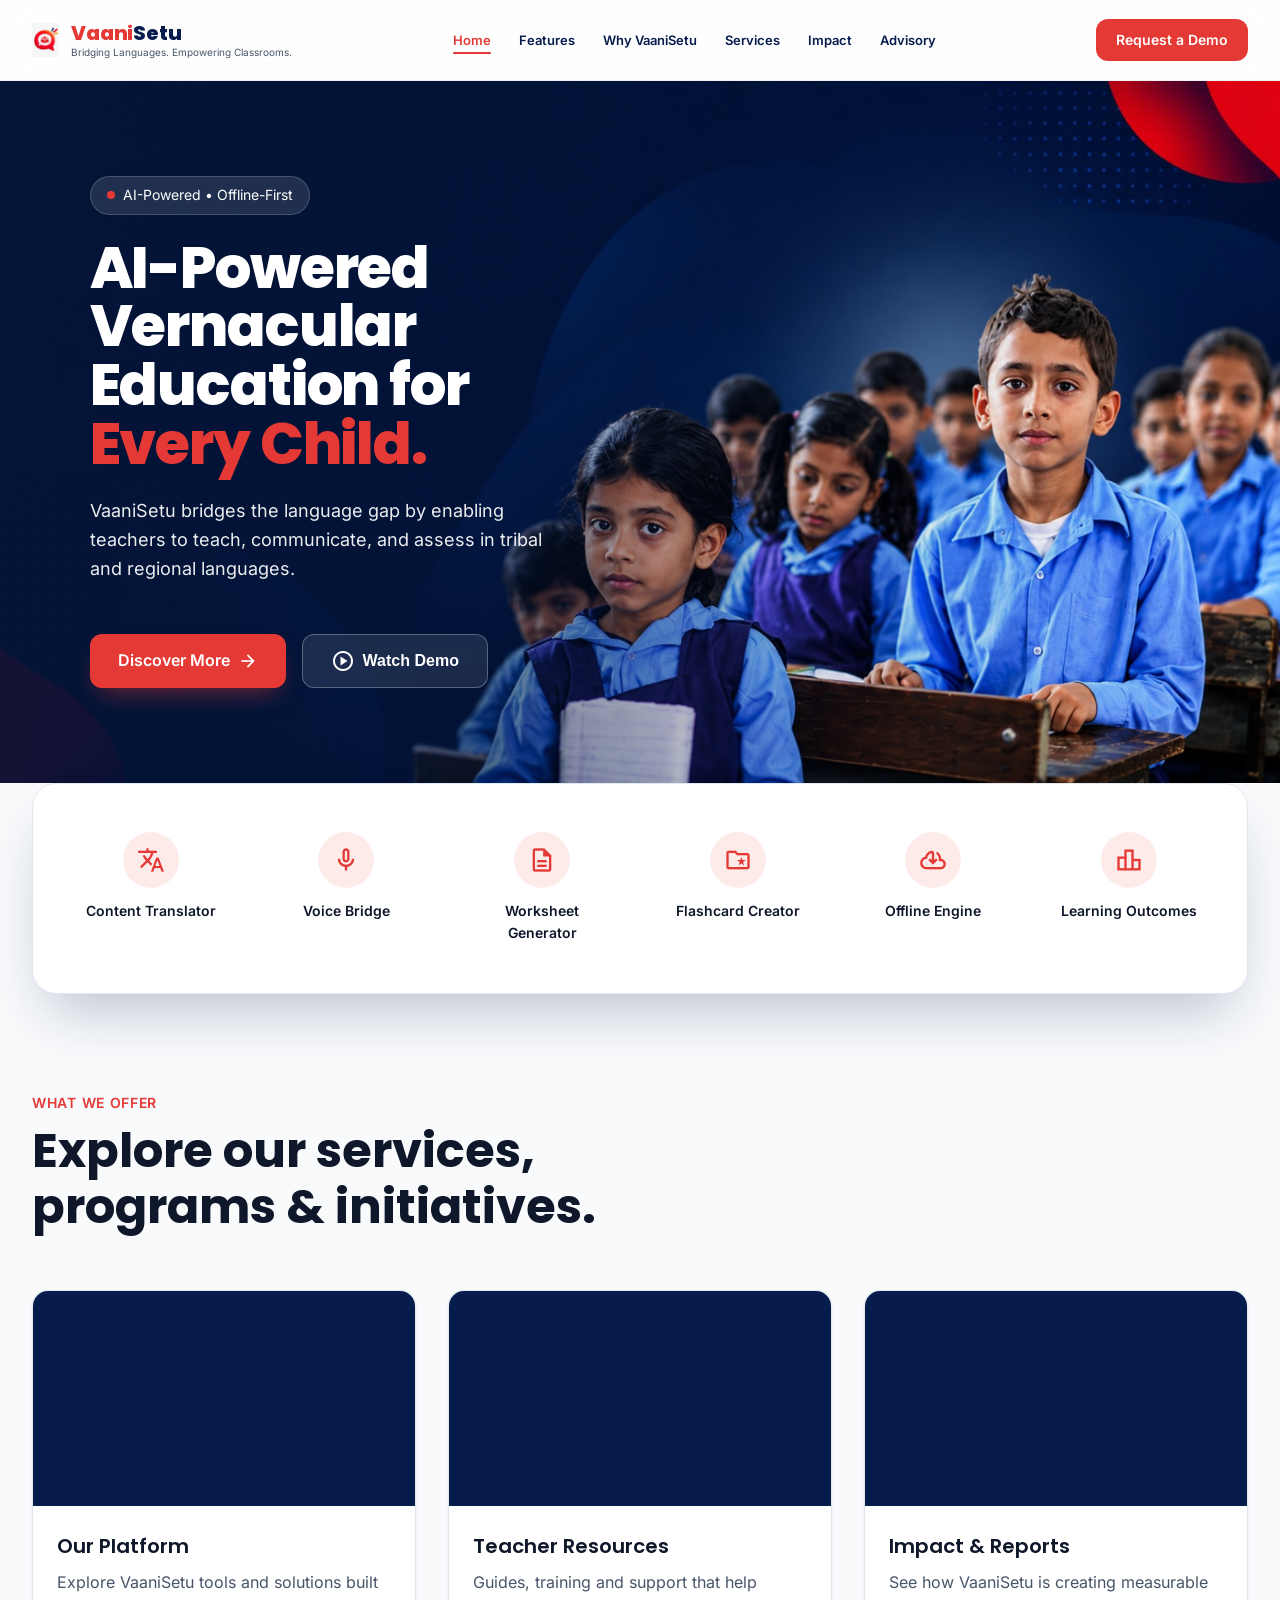
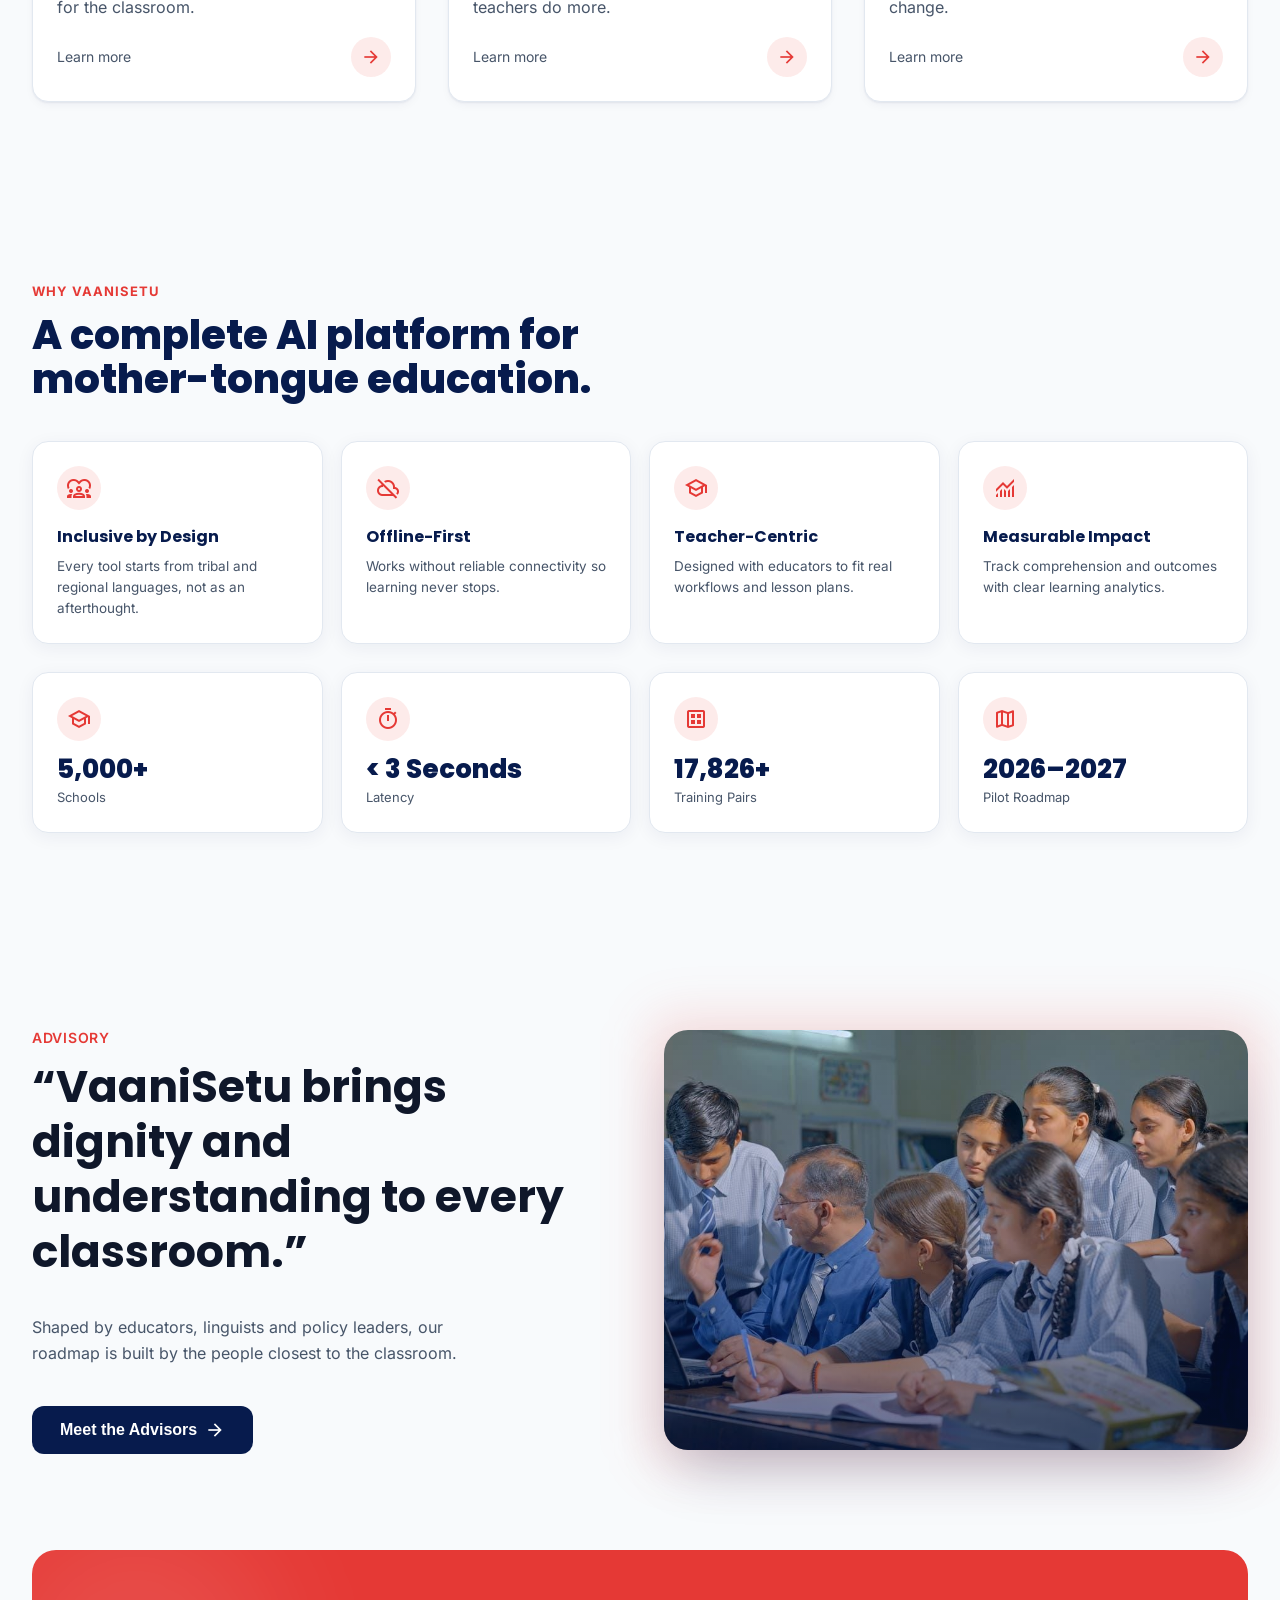
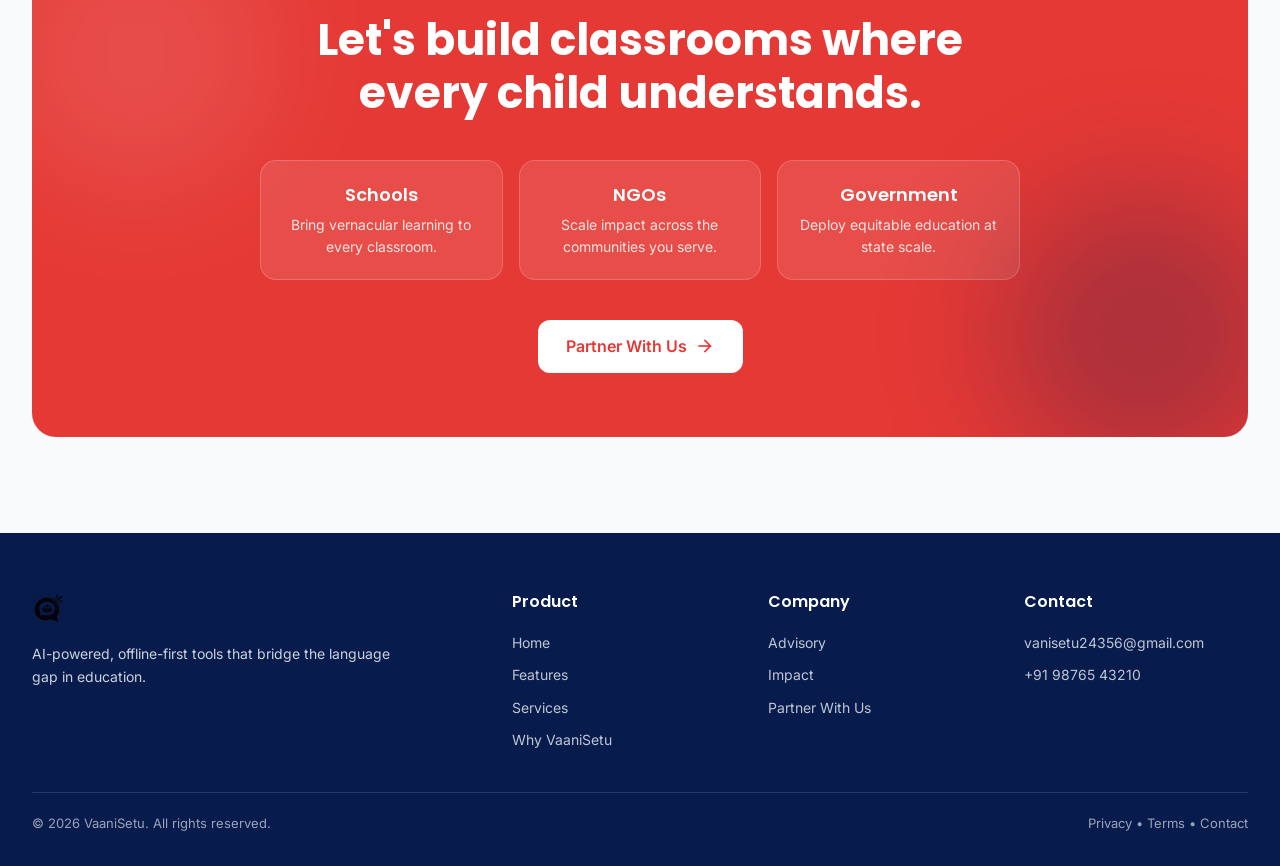
==== index.html @ b3b2b7ef "Rename code.html to index.html" ====
<!DOCTYPE html>
<html lang="en">
<head>
<meta charset="utf-8"/>
<meta content="width=device-width, initial-scale=1.0" name="viewport"/>
<meta name="description" content="VaaniSetu - AI-powered vernacular education that bridges the language gap so every child can learn, communicate and thrive in their own language."/>
<meta name="theme-color" content="#071B4D"/>
<title>VaaniSetu - Bridging Languages, Empowering Classrooms</title>
<script>document.documentElement.className += ' js';</script>
<link href="material-symbols.css" rel="stylesheet"/>
<link href="inter.css" rel="stylesheet"/>
<link href="poppins.css" rel="stylesheet"/>
<style>
  :root{
    --primary:#E53935;
    --primary-dark:#C62828;
    --navy:#071B4D;
    --navy-light:#0E2A6B;
    --bg:#F8FAFC;
    --surface:#FFFFFF;
    --ink:#0F172A;
    --muted:#475569;
    --border:#E2E8F0;
    --radius-xl:12px;
    --radius-2xl:16px;
    --radius-3xl:24px;
    --shadow-card:0 1px 2px rgba(7,27,77,.06),0 4px 12px -4px rgba(7,27,77,.08);
    --shadow-soft:0 10px 30px -12px rgba(7,27,77,.14);
    --shadow-soft-lg:0 30px 60px -18px rgba(7,27,77,.28);
    --maxw:1280px;
    --nav-h:80px;
  }
  *{box-sizing:border-box;}
  html{scroll-behavior:smooth;scroll-padding-top:var(--nav-h);}
  body{
    margin:0;
    font-family:'Inter',system-ui,-apple-system,Segoe UI,Roboto,sans-serif;
    background:var(--bg);
    color:var(--ink);
    line-height:1.6;
    -webkit-font-smoothing:antialiased;
    text-rendering:optimizeLegibility;
  }
  .font-heading{font-family:'Poppins',system-ui,sans-serif;}
  a{text-decoration:none;color:inherit;}
  img{display:block;max-width:100%;}
  .container{max-width:var(--maxw);margin:0 auto;padding:0 20px;}
  @media(min-width:768px){.container{padding:0 32px;}}

  /* Icon helpers */
  .icon-20{font-size:20px;}.icon-24{font-size:24px;}.icon-28{font-size:28px;}.icon-32{font-size:32px;}

  /* Buttons */
  .btn{display:inline-flex;align-items:center;gap:8px;font-weight:600;font-size:16px;
    border-radius:var(--radius-xl);padding:14px 28px;cursor:pointer;border:none;
    transition:transform .3s ease,box-shadow .3s ease,background-color .3s ease,color .3s ease;}
  .btn:hover{transform:scale(1.03);}
  .btn-primary{background:var(--primary);color:#fff;box-shadow:0 12px 26px -10px rgba(229,57,53,.55);}
  .btn-primary:hover{background:var(--primary-dark);}
  .btn-secondary{background:rgba(255,255,255,.1);color:#fff;border:1px solid rgba(255,255,255,.28);backdrop-filter:blur(6px);}
  .btn-secondary:hover{background:rgba(255,255,255,.2);}
  .btn-dark{background:var(--navy);color:#fff;}
  .btn-dark:hover{background:var(--navy-light);}
  .btn-white{background:#fff;color:var(--primary);}
  .btn-white:hover{background:#EEF2F7;}
  .btn-outline{background:transparent;border:2px solid var(--primary);color:var(--primary);}
  .btn-outline:hover{background:var(--primary);color:#fff;}

  /* Navbar */
  .nav{position:sticky;top:0;z-index:50;background:rgba(255,255,255,.82);backdrop-filter:blur(12px);
    border-bottom:1px solid rgba(15,23,42,.06);}
  .nav-inner{height:var(--nav-h);display:flex;align-items:center;justify-content:space-between;}
  .nav-logo{display:flex;align-items:center;gap:12px;}
  .site-logo{height:40px;width:auto;object-fit:contain;display:block;mix-blend-mode:multiply;}
  .brand-icon{height:34px;width:auto;object-fit:contain;display:block;mix-blend-mode:multiply;}
  .brand-text{display:flex;flex-direction:column;line-height:1.1;}
  .brand-name{font-family:'Poppins',sans-serif;font-weight:800;font-size:20px;letter-spacing:-.01em;}
  .brand-vaani{color:var(--primary);}
  .brand-setu{color:var(--navy);}
  .brand-sub{font-size:10px;color:var(--muted);margin-top:3px;font-weight:400;}
  @media(max-width:560px){.brand-sub{display:none;}}
  .nav-links{display:none;gap:28px;list-style:none;margin:0;padding:0;font-size:13px;font-weight:600;}
  .nav-links li{list-style:none;}
  .nav-links a{position:relative;color:var(--navy);padding:4px 0;transition:color .2s ease;}
  .nav-links a:hover{color:var(--primary);}
  .nav-links a.active{color:var(--primary);}
  .nav-links a.active::after{content:"";position:absolute;left:0;right:0;bottom:-2px;height:2px;background:var(--primary);border-radius:2px;}
  .nav-actions{display:none;align-items:center;gap:12px;}
  .nav-cta{background:var(--primary);color:#fff;font-weight:600;font-size:14px;padding:10px 20px;border-radius:12px;transition:all .3s ease;}
  .nav-cta:hover{background:var(--primary-dark);transform:scale(1.03);}
  .menu-btn{display:inline-flex;background:none;border:none;color:var(--ink);cursor:pointer;padding:4px;}
  .mobile-menu{display:none;flex-direction:column;gap:2px;padding:12px 20px 20px;border-top:1px solid rgba(15,23,42,.06);background:#fff;}
  .mobile-menu.open{display:flex;}
  .mobile-menu a{padding:12px 0;font-weight:600;font-size:14px;color:var(--navy);border-bottom:1px solid rgba(15,23,42,.04);transition:color .2s ease;}
  .mobile-menu a:hover{color:var(--primary);}
  .mobile-menu a.active{color:var(--primary);}
  .mobile-menu .nav-cta{margin-top:12px;text-align:center;border-bottom:none;}
  @media(min-width:1024px){.nav-links{display:flex;}.nav-actions{display:flex;}.menu-btn{display:none;}}

  /* Hero */
  .hero{position:relative;background:var(--navy);color:#fff;overflow:hidden;min-height:650px;height:min(760px,78vh);display:flex;align-items:center;}
  .hero-background{position:absolute;inset:0;width:100%;height:100%;object-fit:cover;object-position:70% center;z-index:0;}
  @media(max-width:768px){.hero-background{object-position:60% center;}}
  .hero-overlay{position:absolute;inset:0;z-index:1;pointer-events:none;background:linear-gradient(90deg,rgba(3,20,55,.92) 0%,rgba(3,20,55,.78) 22%,rgba(3,20,55,.45) 42%,rgba(3,20,55,.12) 65%,rgba(3,20,55,0) 100%);}
  @media(max-width:768px){.hero-overlay{background:linear-gradient(180deg,rgba(3,20,55,.86) 0%,rgba(3,20,55,.7) 45%,rgba(3,20,55,.45) 100%);}}
  .hero .container{max-width:none;padding-left:0;padding-right:0;}
  .hero-content{position:relative;z-index:3;width:min(500px,40%);margin-left:clamp(50px,7vw,120px);display:flex;flex-direction:column;justify-content:center;}
  @media(max-width:768px){.hero-content{width:auto;margin-left:24px;margin-right:24px;}}
  .hero-badge{display:inline-flex;align-items:center;gap:8px;background:rgba(255,255,255,.12);
    border:1px solid rgba(255,255,255,.18);padding:7px 16px;border-radius:999px;font-size:14px;backdrop-filter:blur(6px);align-self:flex-start;}
  .hero-badge .dot{width:8px;height:8px;border-radius:50%;background:var(--primary);}
  .hero h1{font-family:'Poppins',sans-serif;font-weight:800;font-size:clamp(48px,4.5vw,70px);line-height:1.02;letter-spacing:-.02em;margin:24px 0 0;}
  .hero h1 .accent{color:var(--primary);}
  .hero .lead{font-size:18px;line-height:1.6;color:rgba(255,255,255,.92);max-width:470px;margin-top:24px;}
  .hero-cta{display:flex;flex-wrap:wrap;gap:16px;margin-top:32px;}

  /* Floating feature bar */
  .feature-bar-wrap{position:relative;z-index:20;max-width:var(--maxw);margin:0 auto;padding:0 20px;}
  @media(min-width:768px){.feature-bar-wrap{padding:0 32px;}}
  .feature-bar{background:#fff;border:1px solid var(--border);
    border-radius:var(--radius-3xl);box-shadow:var(--shadow-soft-lg);padding:24px;
    display:grid;grid-template-columns:repeat(2,1fr);gap:24px;}
  @media(min-width:768px){.feature-bar{grid-template-columns:repeat(3,1fr);padding:32px;}}
  @media(min-width:1024px){.feature-bar{grid-template-columns:repeat(6,1fr);}}
  .feature-item{display:flex;flex-direction:column;align-items:center;text-align:center;gap:12px;padding:16px;
    border-radius:var(--radius-2xl);cursor:pointer;transition:transform .3s ease,box-shadow .3s ease;}
  .feature-item:hover{transform:translateY(-6px);box-shadow:0 20px 40px -12px rgba(7,27,77,.15);}
  .feature-icon{width:56px;height:56px;border-radius:50%;background:rgba(229,57,53,.1);color:var(--primary);
    display:flex;align-items:center;justify-content:center;transition:background-color .3s ease,color .3s ease;}
  .feature-item:hover .feature-icon{background:var(--primary);color:#fff;}
  .feature-item .label{font-size:14px;font-weight:600;color:var(--ink);}

  /* Generic section */
  .section{padding:96px 0;}
  .section-head{max-width:680px;margin-bottom:56px;}
  .eyebrow{color:var(--primary);font-weight:600;font-size:14px;letter-spacing:.05em;text-transform:uppercase;}
  .section-title{font-family:'Poppins',sans-serif;font-weight:700;font-size:36px;line-height:1.15;margin-top:8px;color:var(--ink);}
  @media(min-width:1024px){.section-title{font-size:48px;}}

  /* Services cards */
  .cards-3{display:grid;grid-template-columns:1fr;gap:32px;}
  @media(min-width:768px){.cards-3{grid-template-columns:repeat(3,1fr);}}
  .card{background:var(--surface);border:1px solid var(--border);border-radius:var(--radius-2xl);overflow:hidden;
    box-shadow:var(--shadow-card);transition:transform .3s ease,box-shadow .3s ease;}
  .card:hover{transform:translateY(-8px);box-shadow:var(--shadow-soft-lg);}
  .card-media{aspect-ratio:16/9;overflow:hidden;background:var(--navy);}
  .card-media .img{width:100%;height:100%;background-size:cover;background-position:center;transition:transform .7s ease;}
  .card:hover .card-media .img{transform:scale(1.06);}
  .card-body{padding:24px;}
  .card-body h3{font-family:'Poppins',sans-serif;font-weight:600;font-size:20px;margin:0 0 8px;}
  .card-body p{color:var(--muted);margin:0;}
  .card-foot{display:flex;align-items:center;justify-content:space-between;margin-top:16px;}
  .card-foot .learn{font-size:14px;color:var(--muted);}
  .card-arrow{width:40px;height:40px;border-radius:50%;background:rgba(229,57,53,.1);color:var(--primary);
    display:flex;align-items:center;justify-content:center;transition:background-color .3s ease,color .3s ease;}
  .card:hover .card-arrow{background:var(--primary);color:#fff;}

  /* Why VaaniSetu */
  .why-sec{padding:80px 0 28px;background:var(--bg);}
  .why-head{margin-bottom:40px;}
  .why-head .eyebrow{font-size:13px;font-weight:700;letter-spacing:.08em;}
  .why-head h2{font-family:'Poppins',sans-serif;font-weight:800;font-size:34px;line-height:1.1;color:var(--navy);margin:10px 0 0;max-width:560px;}
  @media(min-width:1024px){.why-head h2{font-size:40px;}}
  .feature-grid{display:grid;grid-template-columns:1fr;gap:18px;}
  @media(min-width:640px){.feature-grid{grid-template-columns:repeat(2,1fr);}}
  @media(min-width:1024px){.feature-grid{grid-template-columns:repeat(4,1fr);}}
  .feature-card{background:var(--surface);border:1px solid var(--border);border-radius:16px;padding:24px;
    box-shadow:0 4px 18px rgba(7,27,77,.06);transition:transform .3s ease,box-shadow .3s ease;}
  .feature-card:hover{transform:translateY(-4px);box-shadow:var(--shadow-soft);}
  .feature-ic{width:44px;height:44px;border-radius:50%;background:rgba(229,57,53,.1);color:var(--primary);
    display:flex;align-items:center;justify-content:center;margin-bottom:14px;}
  .feature-card h3{font-family:'Poppins',sans-serif;font-weight:700;font-size:16px;color:var(--navy);margin:0 0 6px;}
  .feature-card p{color:var(--muted);font-size:13.5px;line-height:1.55;margin:0;}

  /* Impact metric cards (reuse feature-card system) */
  .metric-num{font-family:'Poppins',sans-serif;font-weight:800;font-size:26px;color:var(--navy);line-height:1.1;margin-top:2px;}
  .metric-label{color:var(--muted);font-size:13px;margin-top:4px;}

  /* Advisory */
  .advisory-grid{display:grid;grid-template-columns:1fr;gap:48px;align-items:center;}
  @media(min-width:1024px){.advisory-grid{grid-template-columns:1fr 1fr;}}
  .quote{font-family:'Poppins',sans-serif;font-weight:700;font-size:30px;line-height:1.25;color:var(--ink);margin-top:8px;}
  @media(min-width:1024px){.quote{font-size:44px;}}
  .advisory-sub{color:var(--muted);margin-top:16px;max-width:440px;}
  .advisory-portrait{position:relative;}
  .advisory-portrait .blur-bg{position:absolute;inset:-16px;border-radius:var(--radius-3xl);background:rgba(229,57,53,.14);filter:blur(24px);}
  .advisory-portrait .photo{position:relative;border-radius:var(--radius-3xl);overflow:hidden;box-shadow:var(--shadow-soft-lg);}
  .advisory-portrait img{width:100%;height:420px;object-fit:cover;}
  .advisory-portrait .photo::after{content:"";position:absolute;inset:0;background:linear-gradient(to top,rgba(7,27,77,.5),transparent);}

  /* Footer CTA */
  .cta{background:var(--primary);border-radius:var(--radius-3xl);padding:64px 32px;text-align:center;position:relative;overflow:hidden;color:#fff;}
  .cta h2{font-family:'Poppins',sans-serif;font-weight:700;font-size:32px;line-height:1.2;max-width:760px;margin:0 auto;}
  @media(min-width:1024px){.cta h2{font-size:44px;}}
  .cta-cols{display:grid;grid-template-columns:1fr;gap:16px;max-width:760px;margin:40px auto 0;}
  @media(min-width:640px){.cta-cols{grid-template-columns:repeat(3,1fr);}}
  .cta-col{background:rgba(255,255,255,.1);border:1px solid rgba(255,255,255,.18);border-radius:var(--radius-2xl);padding:20px;}
  .cta-col h4{font-family:'Poppins',sans-serif;font-weight:600;margin:0 0 4px;font-size:18px;}
  .cta-col p{margin:0;font-size:14px;color:rgba(255,255,255,.85);}
  .cta-btn-wrap{margin-top:40px;display:flex;justify-content:center;}
  .cta-deco-1{position:absolute;top:-40px;left:-40px;width:288px;height:288px;border-radius:50%;background:rgba(255,255,255,.1);filter:blur(60px);}
  .cta-deco-2{position:absolute;bottom:-40px;right:-40px;width:288px;height:288px;border-radius:50%;background:rgba(7,27,77,.25);filter:blur(60px);}

  /* Footer */
  .footer{background:var(--navy);color:rgba(255,255,255,.8);padding:56px 0 32px;margin-top:0;}
  .footer-grid{display:grid;grid-template-columns:1fr;gap:32px;}
  @media(min-width:768px){.footer-grid{grid-template-columns:2fr 1fr 1fr 1fr;}}
  .footer h4{color:#fff;font-family:'Poppins',sans-serif;font-weight:600;margin:0 0 12px;font-size:16px;}
  .footer a{color:rgba(255,255,255,.75);display:block;padding:5px 0;font-size:14px;transition:color .3s ease;}
  .footer a:hover{color:#fff;}
  .footer-bottom{border-top:1px solid rgba(255,255,255,.12);margin-top:36px;padding-top:20px;font-size:13px;
    color:rgba(255,255,255,.6);display:flex;flex-wrap:wrap;justify-content:space-between;gap:12px;}

  /* Micro-interactions */
  .js .fade-up{opacity:0;transform:translateY(24px);transition:opacity .6s ease,transform .6s ease;}
  .js .fade-up.in{opacity:1;transform:none;}
  @media(prefers-reduced-motion:reduce){.fade-up{opacity:1;transform:none;}.btn:hover,.feature-item:hover,.card:hover,.glass-card:hover{transform:none;}}
</style>
</head>
<body>

<!-- Navbar -->
<nav class="nav">
  <div class="container nav-inner">
    <a href="#top" class="nav-logo">
      <img src="vanisetu%20logo,jpg.jpg" alt="VaaniSetu" class="brand-icon"/>
      <span class="brand-text">
        <span class="brand-name"><span class="brand-vaani">Vaani</span><span class="brand-setu">Setu</span></span>
        <span class="brand-sub">Bridging Languages. Empowering Classrooms.</span>
      </span>
    </a>
    <ul class="nav-links">
      <li><a href="#top" class="active">Home</a></li>
      <li><a href="#features">Features</a></li>
      <li><a href="#why">Why VaaniSetu</a></li>
      <li><a href="#services">Services</a></li>
      <li><a href="#impact">Impact</a></li>
      <li><a href="#advisory">Advisory</a></li>
    </ul>
    <div class="nav-actions">
      <a href="#footer-cta" class="nav-cta">Request a Demo</a>
    </div>
    <button class="menu-btn" id="menuBtn" aria-label="Open menu" aria-expanded="false">
      <span class="material-symbols-outlined icon-32">menu</span>
    </button>
  </div>
  <div class="mobile-menu" id="mobileMenu">
    <a href="#top">Home</a>
    <a href="#features">Features</a>
    <a href="#why">Why VaaniSetu</a>
    <a href="#services">Services</a>
    <a href="#impact">Impact</a>
    <a href="#advisory">Advisory</a>
    <a href="#footer-cta" class="nav-cta">Request a Demo</a>
  </div>
</nav>

<!-- Hero -->
<header id="top" class="hero">
  <img class="hero-background" src="student.jpg" alt="Students in a classroom using VaaniSetu"/>
  <div class="hero-overlay"></div>
  <div class="container">
    <div class="hero-content fade-up">
      <span class="hero-badge"><span class="dot"></span> AI-Powered &bull; Offline-First</span>
      <h1>AI-Powered Vernacular Education for <span class="accent">Every Child.</span></h1>
      <p class="lead">VaaniSetu bridges the language gap by enabling teachers to teach, communicate, and assess in tribal and regional languages.</p>
      <div class="hero-cta">
          <a href="dashboard.html" class="btn btn-primary">Discover More <span class="material-symbols-outlined icon-20">arrow_forward</span></a>
        <button class="btn btn-secondary"><span class="material-symbols-outlined icon-24">play_circle</span> Watch Demo</button>
      </div>
    </div>
  </div>
</header>

<!-- Floating Feature Bar -->
<div class="feature-bar-wrap" id="features">
  <div class="feature-bar">
    <div class="feature-item">
      <span class="feature-icon"><span class="material-symbols-outlined icon-28">translate</span></span>
      <span class="label">Content Translator</span>
    </div>
    <div class="feature-item">
      <span class="feature-icon"><span class="material-symbols-outlined icon-28">mic</span></span>
      <span class="label">Voice Bridge</span>
    </div>
    <div class="feature-item">
      <span class="feature-icon"><span class="material-symbols-outlined icon-28">description</span></span>
      <span class="label">Worksheet Generator</span>
    </div>
    <div class="feature-item">
      <span class="feature-icon"><span class="material-symbols-outlined icon-28">folder_special</span></span>
      <span class="label">Flashcard Creator</span>
    </div>
    <div class="feature-item">
      <span class="feature-icon"><span class="material-symbols-outlined icon-28">cloud_download</span></span>
      <span class="label">Offline Engine</span>
    </div>
    <div class="feature-item">
      <span class="feature-icon"><span class="material-symbols-outlined icon-28">leaderboard</span></span>
      <span class="label">Learning Outcomes</span>
    </div>
  </div>
</div>

<!-- Services Section -->
<section class="section" id="services">
  <div class="container">
    <div class="section-head fade-up">
      <span class="eyebrow">What we offer</span>
      <h2 class="section-title">Explore our services, programs &amp; initiatives.</h2>
    </div>
    <div class="cards-3">
      <article class="card fade-up">
        <div class="card-media"><div class="img" style="background-image:url('https://lh3.googleusercontent.com/aida-public/[base64]')"></div></div>
        <div class="card-body">
          <h3>Our Platform</h3>
          <p>Explore VaaniSetu tools and solutions built for the classroom.</p>
          <div class="card-foot">
            <span class="learn">Learn more</span>
            <span class="card-arrow"><span class="material-symbols-outlined icon-20">arrow_forward</span></span>
          </div>
        </div>
      </article>
      <article class="card fade-up">
        <div class="card-media"><div class="img" style="background-image:url('https://lh3.googleusercontent.com/aida-public/[base64]')"></div></div>
        <div class="card-body">
          <h3>Teacher Resources</h3>
          <p>Guides, training and support that help teachers do more.</p>
          <div class="card-foot">
            <span class="learn">Learn more</span>
            <span class="card-arrow"><span class="material-symbols-outlined icon-20">arrow_forward</span></span>
          </div>
        </div>
      </article>
      <article class="card fade-up">
        <div class="card-media"><div class="img" style="background-image:url('https://lh3.googleusercontent.com/aida-public/[base64]')"></div></div>
        <div class="card-body">
          <h3>Impact &amp; Reports</h3>
          <p>See how VaaniSetu is creating measurable change.</p>
          <div class="card-foot">
            <span class="learn">Learn more</span>
            <span class="card-arrow"><span class="material-symbols-outlined icon-20">arrow_forward</span></span>
          </div>
        </div>
      </article>
    </div>
  </div>
</section>

<!-- Why VaaniSetu -->
<section class="why-sec" id="why">
  <div class="container">
    <div class="why-head fade-up">
      <span class="eyebrow">Why VaaniSetu</span>
      <h2>A complete AI platform for mother-tongue education.</h2>
    </div>
    <div class="feature-grid">
      <div class="feature-card fade-up">
        <span class="feature-ic"><span class="material-symbols-outlined icon-24">diversity_1</span></span>
        <h3>Inclusive by Design</h3>
        <p>Every tool starts from tribal and regional languages, not as an afterthought.</p>
      </div>
      <div class="feature-card fade-up">
        <span class="feature-ic"><span class="material-symbols-outlined icon-24">cloud_off</span></span>
        <h3>Offline-First</h3>
        <p>Works without reliable connectivity so learning never stops.</p>
      </div>
      <div class="feature-card fade-up">
        <span class="feature-ic"><span class="material-symbols-outlined icon-24">school</span></span>
        <h3>Teacher-Centric</h3>
        <p>Designed with educators to fit real workflows and lesson plans.</p>
      </div>
      <div class="feature-card fade-up">
        <span class="feature-ic"><span class="material-symbols-outlined icon-24">monitoring</span></span>
        <h3>Measurable Impact</h3>
        <p>Track comprehension and outcomes with clear learning analytics.</p>
      </div>
    </div>
  </div>
</section>

<!-- Impact Metrics -->
<section class="section" id="impact" style="padding-top:0;">
  <div class="container">
    <div class="feature-grid">
      <div class="feature-card fade-up">
        <span class="feature-ic"><span class="material-symbols-outlined icon-24">school</span></span>
        <div class="metric-num">5,000+</div>
        <div class="metric-label">Schools</div>
      </div>
      <div class="feature-card fade-up">
        <span class="feature-ic"><span class="material-symbols-outlined icon-24">timer</span></span>
        <div class="metric-num">&lt; 3 Seconds</div>
        <div class="metric-label">Latency</div>
      </div>
      <div class="feature-card fade-up">
        <span class="feature-ic"><span class="material-symbols-outlined icon-24">dataset</span></span>
        <div class="metric-num">17,826+</div>
        <div class="metric-label">Training Pairs</div>
      </div>
      <div class="feature-card fade-up">
        <span class="feature-ic"><span class="material-symbols-outlined icon-24">map</span></span>
        <div class="metric-num">2026&ndash;2027</div>
        <div class="metric-label">Pilot Roadmap</div>
      </div>
    </div>
  </div>
</section>

<!-- Advisory -->
<section class="section" id="advisory">
  <div class="container">
    <div class="advisory-grid">
      <div class="fade-up">
        <span class="eyebrow">Advisory</span>
        <h2 class="quote">&ldquo;VaaniSetu brings dignity and understanding to every classroom.&rdquo;</h2>
        <p class="advisory-sub">Shaped by educators, linguists and policy leaders, our roadmap is built by the people closest to the classroom.</p>
        <button class="btn btn-dark" style="margin-top:24px;">Meet the Advisors <span class="material-symbols-outlined icon-20">arrow_forward</span></button>
      </div>
      <div class="fade-up advisory-portrait">
        <span class="blur-bg"></span>
        <div class="photo">
          <img src="student 2.jpg" alt="VaaniSetu advisory and educators"/>
        </div>
      </div>
    </div>
  </div>
</section>

<!-- Footer CTA -->
<section class="section" id="footer-cta" style="padding-top:0;">
  <div class="container">
    <div class="cta fade-up">
      <span class="cta-deco-1"></span>
      <span class="cta-deco-2"></span>
      <h2>Let's build classrooms where every child understands.</h2>
      <div class="cta-cols">
        <div class="cta-col">
          <h4>Schools</h4>
          <p>Bring vernacular learning to every classroom.</p>
        </div>
        <div class="cta-col">
          <h4>NGOs</h4>
          <p>Scale impact across the communities you serve.</p>
        </div>
        <div class="cta-col">
          <h4>Government</h4>
          <p>Deploy equitable education at state scale.</p>
        </div>
      </div>
      <div class="cta-btn-wrap">
        <a href="mailto:vanisetu24356@gmail.com" class="btn btn-white">Partner With Us <span class="material-symbols-outlined icon-20">arrow_forward</span></a>
      </div>
    </div>
  </div>
</section>

<!-- Footer -->
<footer class="footer">
  <div class="container">
    <div class="footer-grid">
      <div>
        <div class="nav-logo" style="margin-bottom:12px;">
      <img src="vanisetu%20logo,jpg.jpg" alt="VaaniSetu" class="site-logo"/>
        </div>
        <p style="max-width:360px;font-size:14px;">AI-powered, offline-first tools that bridge the language gap in education.</p>
      </div>
      <div>
        <h4>Product</h4>
    <a href="#top">Home</a>
    <a href="#features">Features</a>
        <a href="#services">Services</a>
        <a href="#why">Why VaaniSetu</a>
      </div>
      <div>
        <h4>Company</h4>
        <a href="#advisory">Advisory</a>
        <a href="#impact">Impact</a>
        <a href="#footer-cta">Partner With Us</a>
      </div>
      <div>
        <h4>Contact</h4>
        <a href="mailto:vanisetu24356@gmail.com">vanisetu24356@gmail.com</a>
        <a href="tel:+919876543210">+91 98765 43210</a>
      </div>
    </div>
    <div class="footer-bottom">
      <span>&copy; 2026 VaaniSetu. All rights reserved.</span>
      <span>Privacy &bull; Terms &bull; Contact</span>
    </div>
  </div>
</footer>

<script>
  // Mobile menu toggle
  (function(){
    var btn = document.getElementById('menuBtn');
    var menu = document.getElementById('mobileMenu');
    if(btn && menu){
      btn.addEventListener('click', function(){
        var open = menu.classList.toggle('open');
        btn.setAttribute('aria-expanded', open ? 'true' : 'false');
      });
      menu.querySelectorAll('a').forEach(function(a){
        a.addEventListener('click', function(){ menu.classList.remove('open'); btn.setAttribute('aria-expanded','false'); });
      });
    }
    // Fade-up on scroll
    var els = document.querySelectorAll('.fade-up');
    if('IntersectionObserver' in window){
      var io = new IntersectionObserver(function(entries){
        entries.forEach(function(e){
          if(e.isIntersecting){ e.target.classList.add('in'); io.unobserve(e.target); }
        });
      }, { threshold: 0.12, rootMargin: '0px 0px -40px 0px' });
      els.forEach(function(el){ io.observe(el); });
    } else {
      els.forEach(function(el){ el.classList.add('in'); });
    }
  })();
</script>
</body>
</html>
---- material-symbols.css ----
﻿@font-face {
  font-family: 'Material Symbols Outlined';
  font-style: normal;
  font-weight: 100;
  font-display: swap;
  src: url(fonts/material-symbols-100.ttf) format('truetype');
}
@font-face {
  font-family: 'Material Symbols Outlined';
  font-style: normal;
  font-weight: 200;
  font-display: swap;
  src: url(fonts/material-symbols-200.ttf) format('truetype');
}
@font-face {
  font-family: 'Material Symbols Outlined';
  font-style: normal;
  font-weight: 300;
  font-display: swap;
  src: url(fonts/material-symbols-300.ttf) format('truetype');
}
@font-face {
  font-family: 'Material Symbols Outlined';
  font-style: normal;
  font-weight: 400;
  font-display: swap;
  src: url(fonts/material-symbols-400.ttf) format('truetype');
}
@font-face {
  font-family: 'Material Symbols Outlined';
  font-style: normal;
  font-weight: 500;
  font-display: swap;
  src: url(fonts/material-symbols-500.ttf) format('truetype');
}
@font-face {
  font-family: 'Material Symbols Outlined';
  font-style: normal;
  font-weight: 600;
  font-display: swap;
  src: url(fonts/material-symbols-600.ttf) format('truetype');
}
@font-face {
  font-family: 'Material Symbols Outlined';
  font-style: normal;
  font-weight: 700;
  font-display: swap;
  src: url(fonts/material-symbols-700.ttf) format('truetype');
}

.material-symbols-outlined {
  font-family: 'Material Symbols Outlined';
  font-weight: normal;
  font-style: normal;
  font-size: 24px;
  line-height: 1;
  letter-spacing: normal;
  text-transform: none;
  display: inline-block;
  white-space: nowrap;
  word-wrap: normal;
  direction: ltr;
}
---- inter.css ----
﻿@font-face {
  font-family: 'Inter';
  font-style: normal;
  font-weight: 400;
  font-display: swap;
  src: url(fonts/inter-400.ttf) format('truetype');
}
@font-face {
  font-family: 'Inter';
  font-style: normal;
  font-weight: 600;
  font-display: swap;
  src: url(fonts/inter-600.ttf) format('truetype');
}
@font-face {
  font-family: 'Inter';
  font-style: normal;
  font-weight: 700;
  font-display: swap;
  src: url(fonts/inter-700.ttf) format('truetype');
}
@font-face {
  font-family: 'Inter';
  font-style: normal;
  font-weight: 800;
  font-display: swap;
  src: url(fonts/inter-800.ttf) format('truetype');
}
---- poppins.css ----
﻿@font-face {
  font-family: 'Poppins';
  font-style: normal;
  font-weight: 400;
  font-display: swap;
  src: url(fonts/poppins-400.ttf) format('truetype');
}
@font-face {
  font-family: 'Poppins';
  font-style: normal;
  font-weight: 500;
  font-display: swap;
  src: url(fonts/poppins-500.ttf) format('truetype');
}
@font-face {
  font-family: 'Poppins';
  font-style: normal;
  font-weight: 600;
  font-display: swap;
  src: url(fonts/poppins-600.ttf) format('truetype');
}
@font-face {
  font-family: 'Poppins';
  font-style: normal;
  font-weight: 700;
  font-display: swap;
  src: url(fonts/poppins-700.ttf) format('truetype');
}
@font-face {
  font-family: 'Poppins';
  font-style: normal;
  font-weight: 800;
  font-display: swap;
  src: url(fonts/poppins-800.ttf) format('truetype');
}
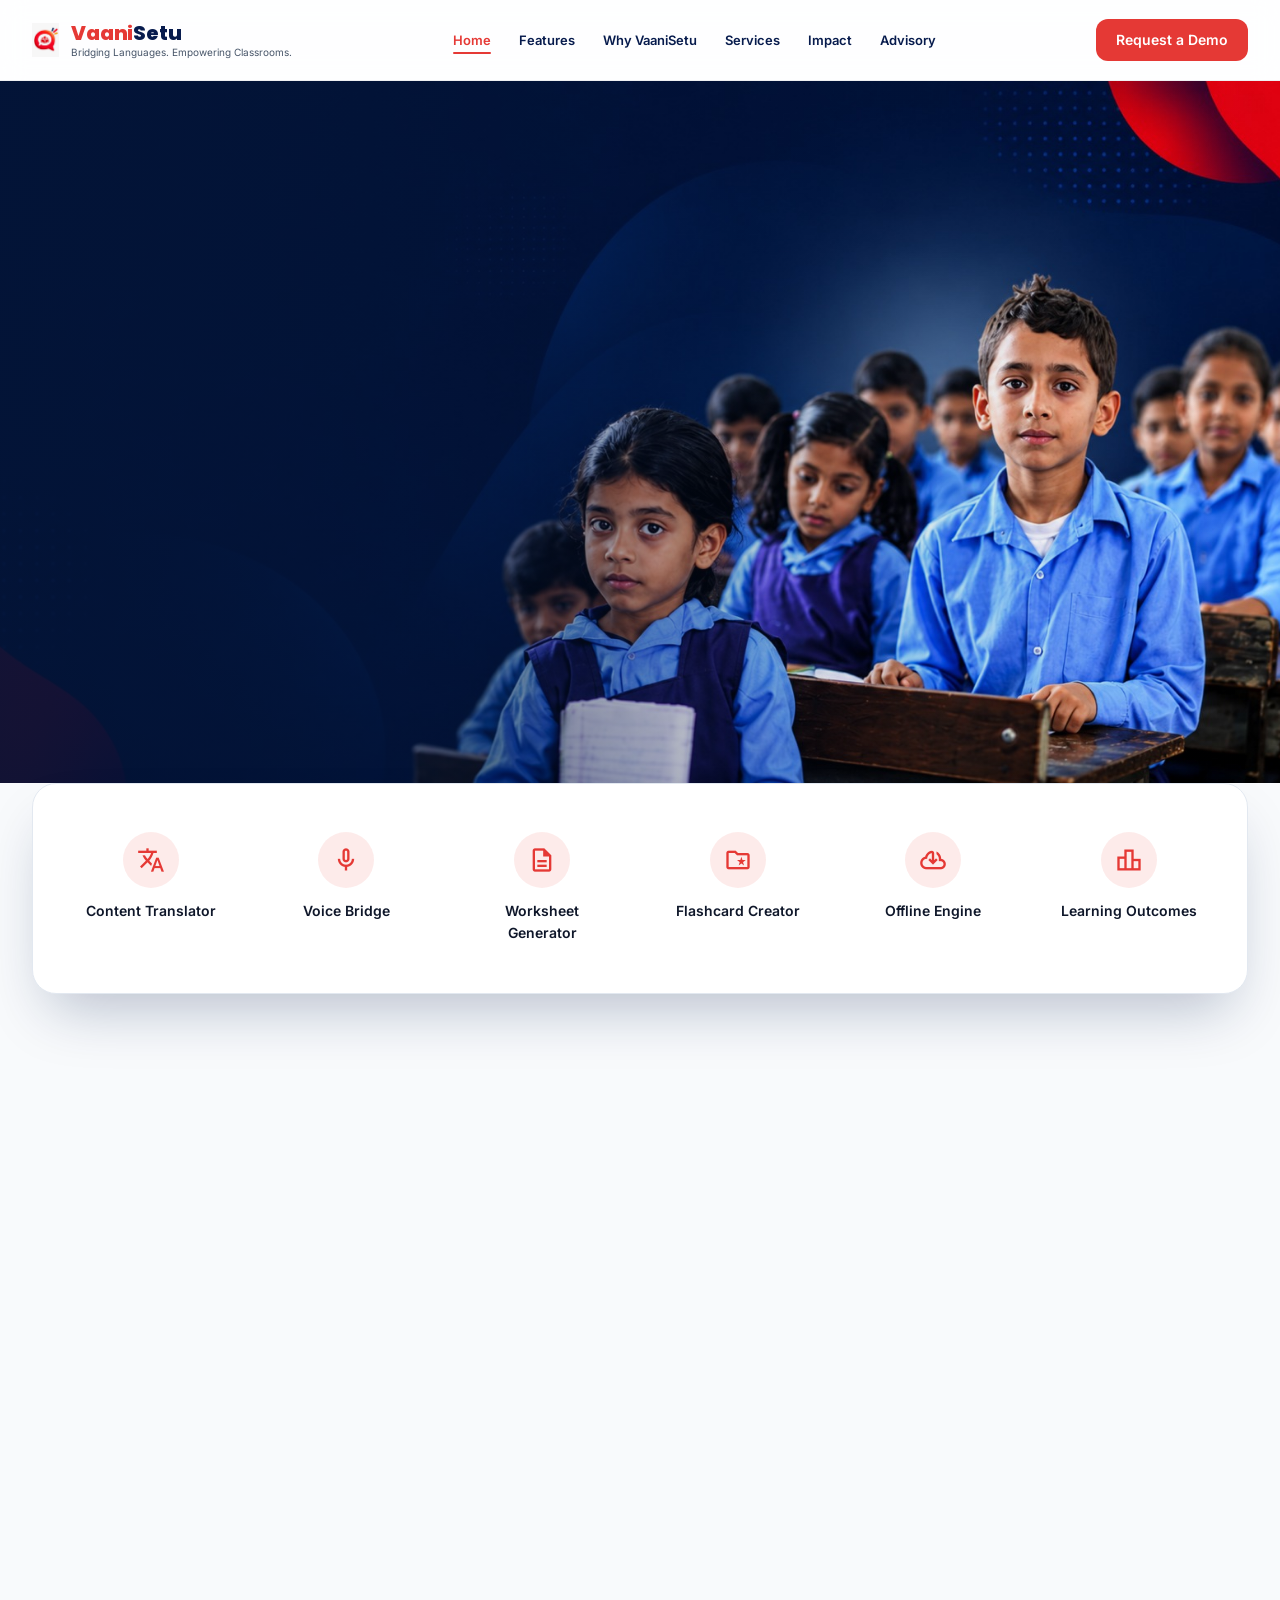
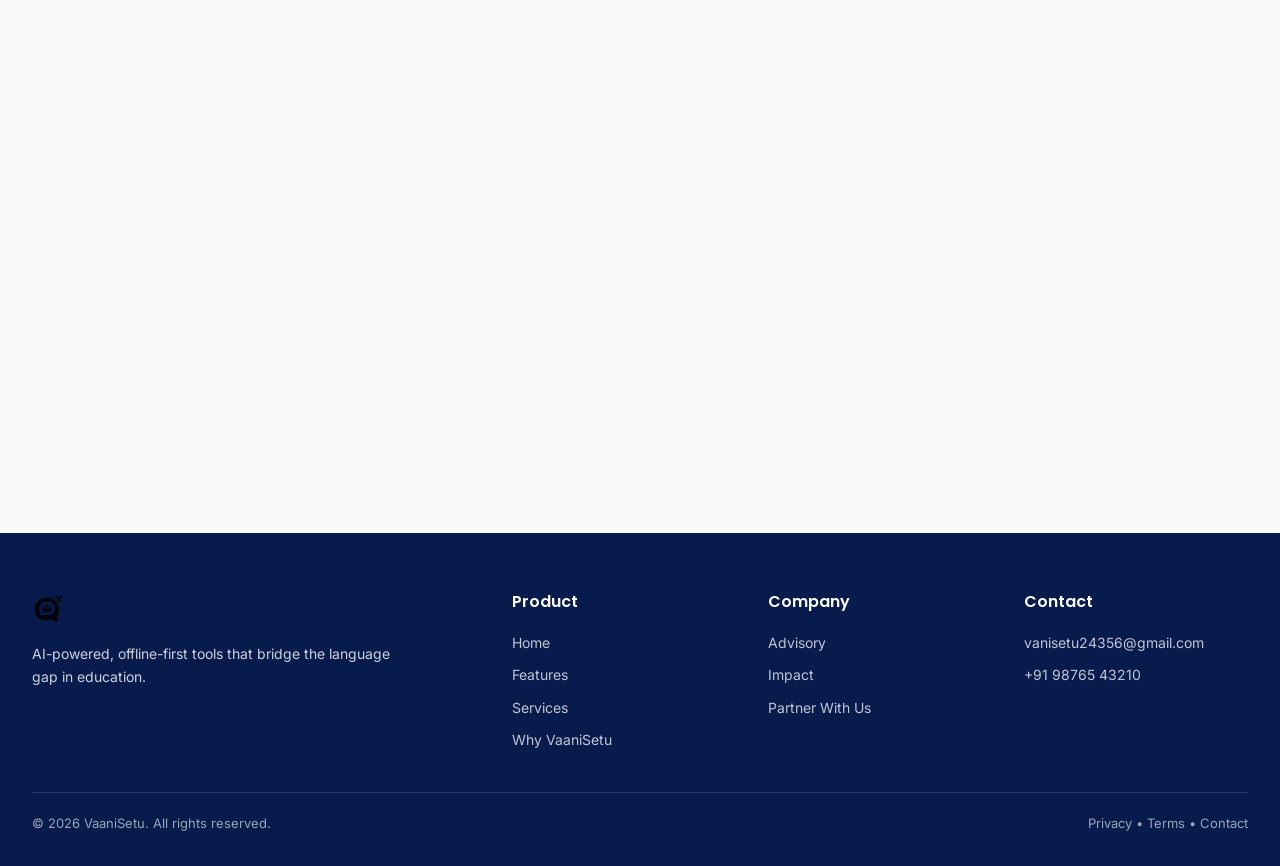
==== commit 0ba49210: "Add premium animation system across landing, dashboard, and sub-pages" ====
--- a/index.html
+++ b/index.html
@@ -10,6 +10,7 @@
 <link href="material-symbols.css" rel="stylesheet"/>
 <link href="inter.css" rel="stylesheet"/>
 <link href="poppins.css" rel="stylesheet"/>
+<link href="animations.css" rel="stylesheet"/>
 <style>
   :root{
     --primary:#E53935;
@@ -261,11 +262,11 @@
   <div class="hero-overlay"></div>
   <div class="container">
     <div class="hero-content fade-up">
-      <span class="hero-badge"><span class="dot"></span> AI-Powered &bull; Offline-First</span>
-      <h1>AI-Powered Vernacular Education for <span class="accent">Every Child.</span></h1>
-      <p class="lead">VaaniSetu bridges the language gap by enabling teachers to teach, communicate, and assess in tribal and regional languages.</p>
-      <div class="hero-cta">
-          <a href="dashboard.html" class="btn btn-primary">Discover More <span class="material-symbols-outlined icon-20">arrow_forward</span></a>
+      <span class="hero-badge hero-enter"><span class="dot"></span> AI-Powered &bull; Offline-First</span>
+      <h1 class="hero-enter">AI-Powered Vernacular Education for <span class="accent">Every Child.</span></h1>
+      <p class="lead hero-enter">VaaniSetu bridges the language gap by enabling teachers to teach, communicate, and assess in tribal and regional languages.</p>
+      <div class="hero-cta hero-enter">
+          <a href="dashboard.html" class="btn btn-primary">Discover More <span class="material-symbols-outlined icon-20 arrow_hover">arrow_forward</span></a>
         <button class="btn btn-secondary"><span class="material-symbols-outlined icon-24">play_circle</span> Watch Demo</button>
       </div>
     </div>
@@ -303,7 +304,7 @@
 </div>
 
 <!-- Services Section -->
-<section class="section" id="services">
+<section class="section" id="services" data-reveal>
   <div class="container">
     <div class="section-head fade-up">
       <span class="eyebrow">What we offer</span>
@@ -348,7 +349,7 @@
 </section>
 
 <!-- Why VaaniSetu -->
-<section class="why-sec" id="why">
+<section class="why-sec" id="why" data-reveal>
   <div class="container">
     <div class="why-head fade-up">
       <span class="eyebrow">Why VaaniSetu</span>
@@ -380,7 +381,7 @@
 </section>
 
 <!-- Impact Metrics -->
-<section class="section" id="impact" style="padding-top:0;">
+<section class="section" id="impact" style="padding-top:0;" data-reveal>
   <div class="container">
     <div class="feature-grid">
       <div class="feature-card fade-up">
@@ -408,7 +409,7 @@
 </section>
 
 <!-- Advisory -->
-<section class="section" id="advisory">
+<section class="section" id="advisory" data-reveal>
   <div class="container">
     <div class="advisory-grid">
       <div class="fade-up">
@@ -428,7 +429,7 @@
 </section>
 
 <!-- Footer CTA -->
-<section class="section" id="footer-cta" style="padding-top:0;">
+<section class="section" id="footer-cta" style="padding-top:0;" data-reveal>
   <div class="container">
     <div class="cta fade-up">
       <span class="cta-deco-1"></span>
@@ -519,5 +520,6 @@
     }
   })();
 </script>
+<script src="animations.js"></script>
 </body>
 </html>
--- a/animations.css
+++ b/animations.css
@@ -0,0 +1,270 @@
+/* VaaniSetu Animation System — Premium SaaS/EdTech feel */
+:root {
+  --t-fast: 180ms;
+  --t-normal: 280ms;
+  --t-slow: 420ms;
+  --e-standard: cubic-bezier(0.25, 0.46, 0.45, 0.94);
+  --e-decelerate: cubic-bezier(0.22, 0.61, 0.36, 1);
+  --e-accelerate: cubic-bezier(0.55, 0.055, 0.675, 0.19);
+}
+
+/* ── Reduced Motion ── */
+@media (prefers-reduced-motion: reduce) {
+  *, *::before, *::after {
+    animation-duration: 0.01ms !important;
+    animation-iteration-count: 1 !important;
+    transition-duration: 0.01ms !important;
+    scroll-behavior: auto !important;
+  }
+}
+
+/* ── Keyframes ── */
+@keyframes fadeIn {
+  from { opacity: 0; }
+  to { opacity: 1; }
+}
+@keyframes fadeUp {
+  from { opacity: 0; transform: translateY(20px); }
+  to { opacity: 1; transform: translateY(0); }
+}
+@keyframes fadeDown {
+  from { opacity: 0; transform: translateY(-20px); }
+  to { opacity: 1; transform: translateY(0); }
+}
+@keyframes scaleIn {
+  from { opacity: 0; transform: scale(0.95); }
+  to { opacity: 1; transform: scale(1); }
+}
+@keyframes slideInLeft {
+  from { opacity: 0; transform: translateX(-24px); }
+  to { opacity: 1; transform: translateX(0); }
+}
+@keyframes slideInRight {
+  from { opacity: 0; transform: translateX(24px); }
+  to { opacity: 1; transform: translateX(0); }
+}
+@keyframes slideInUp {
+  from { opacity: 0; transform: translateY(24px); }
+  to { opacity: 1; transform: translateY(0); }
+}
+@keyframes pulse {
+  0%, 100% { opacity: 1; }
+  50% { opacity: 0.5; }
+}
+@keyframes dotPulse {
+  0%, 80%, 100% { transform: scale(0.6); opacity: 0.4; }
+  40% { transform: scale(1); opacity: 1; }
+}
+@keyframes shimmer {
+  0% { background-position: -200% 0; }
+  100% { background-position: 200% 0; }
+}
+@keyframes progressFill {
+  from { width: 0; }
+}
+@keyframes rotate {
+  from { transform: rotate(0deg); }
+  to { transform: rotate(360deg); }
+}
+@keyframes chevronBounce {
+  0%, 100% { transform: translateX(0); }
+  50% { transform: translateX(3px); }
+}
+@keyframes bellRing {
+  0%, 100% { transform: rotate(0deg); }
+  15% { transform: rotate(12deg); }
+  30% { transform: rotate(-10deg); }
+  45% { transform: rotate(8deg); }
+  60% { transform: rotate(-4deg); }
+  75% { transform: rotate(2deg); }
+}
+@keyframes subtlePulse {
+  0%, 100% { box-shadow: 0 0 0 0 rgba(201, 31, 43, 0); }
+  50% { box-shadow: 0 0 0 6px rgba(201, 31, 43, 0.08); }
+}
+@keyframes toastSlide {
+  from { transform: translateX(100%); opacity: 0; }
+  to { transform: translateX(0); opacity: 1; }
+}
+@keyframes confettiDrop {
+  0% { transform: translateY(-10px) rotate(0deg); opacity: 0; }
+  20% { opacity: 1; }
+  100% { transform: translateY(10px) rotate(180deg); opacity: 0; }
+}
+
+/* ── Scroll Reveal ── */
+html.animations-on [data-reveal] {
+  opacity: 0;
+  transform: translateY(20px);
+  transition: opacity var(--t-slow) var(--e-decelerate),
+              transform var(--t-slow) var(--e-decelerate);
+}
+[data-reveal].revealed {
+  opacity: 1;
+  transform: translateY(0);
+}
+
+/* ── Dashboard Load Stagger ── */
+html.animations-on .dash-load {
+  opacity: 0;
+  transform: translateY(18px);
+  transition: opacity var(--t-slow) var(--e-decelerate),
+              transform var(--t-slow) var(--e-decelerate);
+}
+.dash-load.dash-in {
+  opacity: 1;
+  transform: translateY(0);
+}
+
+/* ── Landing Hero Entrance ── */
+html.animations-on .hero-enter {
+  opacity: 0;
+  transform: translateY(28px);
+  transition: opacity 0.6s var(--e-decelerate),
+              transform 0.6s var(--e-decelerate);
+}
+.hero-enter.h-in {
+  opacity: 1;
+  transform: translateY(0);
+}
+
+/* ── Card Hover ── */
+.anim-card {
+  transition: transform var(--t-normal) var(--e-standard),
+              box-shadow var(--t-normal) var(--e-standard);
+  will-change: transform;
+}
+.anim-card:hover {
+  transform: translateY(-3px) !important;
+  box-shadow: 0 12px 24px -6px rgba(0,0,0,0.08),
+              0 4px 8px -2px rgba(0,0,0,0.04) !important;
+}
+.anim-card:active {
+  transform: translateY(-1px) scale(0.995) !important;
+  transition-duration: 100ms;
+}
+
+/* ── Generic premium card hover (applies across dashboard + sub-pages) ── */
+.page-content .bg-white.rounded-xl.shadow-card,
+.page-content .bg-white.rounded-xl.border.border-gray-100.shadow-card {
+  transition: transform var(--t-normal) var(--e-standard),
+              box-shadow var(--t-normal) var(--e-standard);
+  will-change: transform;
+}
+.page-content .bg-white.rounded-xl.shadow-card:hover,
+.page-content .bg-white.rounded-xl.border.border-gray-100.shadow-card:hover {
+  transform: translateY(-3px);
+  box-shadow: 0 12px 24px -6px rgba(0,0,0,0.08),
+              0 4px 8px -2px rgba(0,0,0,0.04);
+}
+@media (max-width: 768px) {
+  .page-content .bg-white.rounded-xl.shadow-card:hover,
+  .page-content .bg-white.rounded-xl.border.border-gray-100.shadow-card:hover {
+    transform: translateY(-1px);
+  }
+}
+
+/* ── Button Hover ── */
+.anim-btn {
+  transition: transform var(--t-fast) var(--e-standard),
+              box-shadow var(--t-fast) var(--e-standard),
+              background-color var(--t-fast) var(--e-standard);
+}
+.anim-btn:hover {
+  transform: translateY(-2px) !important;
+  box-shadow: 0 4px 12px -2px rgba(0,0,0,0.12) !important;
+}
+.anim-btn:active {
+  transform: translateY(0) scale(0.97) !important;
+  transition-duration: 80ms;
+}
+
+/* ── Icon Hover Animations ── */
+.anim-icon-arrow { transition: transform var(--t-fast) var(--e-standard); }
+.anim-icon-arrow:hover { transform: translateX(3px); }
+
+.anim-icon-chevron { transition: transform var(--t-fast) var(--e-standard); }
+.anim-icon-chevron:hover { animation: chevronBounce 0.6s var(--e-standard); }
+
+.anim-icon-bell:hover { animation: bellRing 0.8s var(--e-standard); }
+
+.anim-icon-rotate { transition: transform 0.6s var(--e-standard); }
+.anim-icon-rotate.rotating { transform: rotate(360deg); }
+
+/* ── Progress Bar Fill ── */
+.anim-progress-fill {
+  animation: progressFill 1s var(--e-decelerate) forwards;
+}
+
+/* ── Chart SVG Draw ── */
+.chart-path-draw {
+  transition: stroke-dashoffset 1.2s var(--e-decelerate);
+}
+
+/* ── Modal / Drawer / Dropdown ── */
+.modal-enter {
+  animation: scaleIn var(--t-normal) var(--e-decelerate) forwards;
+}
+.modal-exit {
+  animation: scaleIn var(--t-normal) var(--e-accelerate) reverse forwards;
+}
+.dropdown-enter {
+  animation: fadeDown var(--t-fast) var(--e-decelerate) forwards;
+}
+.toast-enter {
+  animation: toastSlide var(--t-normal) var(--e-decelerate) forwards;
+}
+
+/* ── AI Processing ── */
+.ai-dots span {
+  display: inline-block;
+  width: 5px;
+  height: 5px;
+  border-radius: 50%;
+  background: currentColor;
+  margin: 0 2px;
+  animation: dotPulse 1.4s infinite;
+}
+.ai-dots span:nth-child(2) { animation-delay: 0.2s; }
+.ai-dots span:nth-child(3) { animation-delay: 0.4s; }
+
+/* ── Skeleton Loader ── */
+.skeleton {
+  background: linear-gradient(90deg, #e2e8f0 25%, #f1f5f9 50%, #e2e8f0 75%);
+  background-size: 200% 100%;
+  animation: shimmer 1.5s infinite;
+  border-radius: 6px;
+}
+
+/* ── Priority Pulse ── */
+.priority-high { animation: subtlePulse 2.5s infinite; }
+
+/* ── Nav Link Hover ── */
+.nav-link-hover {
+  transition: background-color var(--t-fast) var(--e-standard),
+              color var(--t-fast) var(--e-standard),
+              transform var(--t-fast) var(--e-standard);
+}
+.nav-link-hover:hover {
+  transform: translateX(3px);
+}
+
+/* ── Page Transition ── */
+@keyframes pageEnter {
+  from { opacity: 0; transform: translateY(12px); }
+  to { opacity: 1; transform: translateY(0); }
+}
+.page-content {
+  animation: pageEnter var(--t-slow) var(--e-decelerate);
+}
+
+/* ── Mobile: reduce motion intensity ── */
+@media (max-width: 768px) {
+  [data-reveal] { transform: translateY(12px); }
+  .dash-load { transform: translateY(12px); }
+  .hero-enter { transform: translateY(16px); }
+  .anim-card:hover { transform: translateY(-1px) !important; }
+  .anim-btn:hover { transform: translateY(-1px) !important; }
+  .nav-link-hover:hover { transform: none; }
+  .anim-icon-arrow:hover { transform: none; }
+}
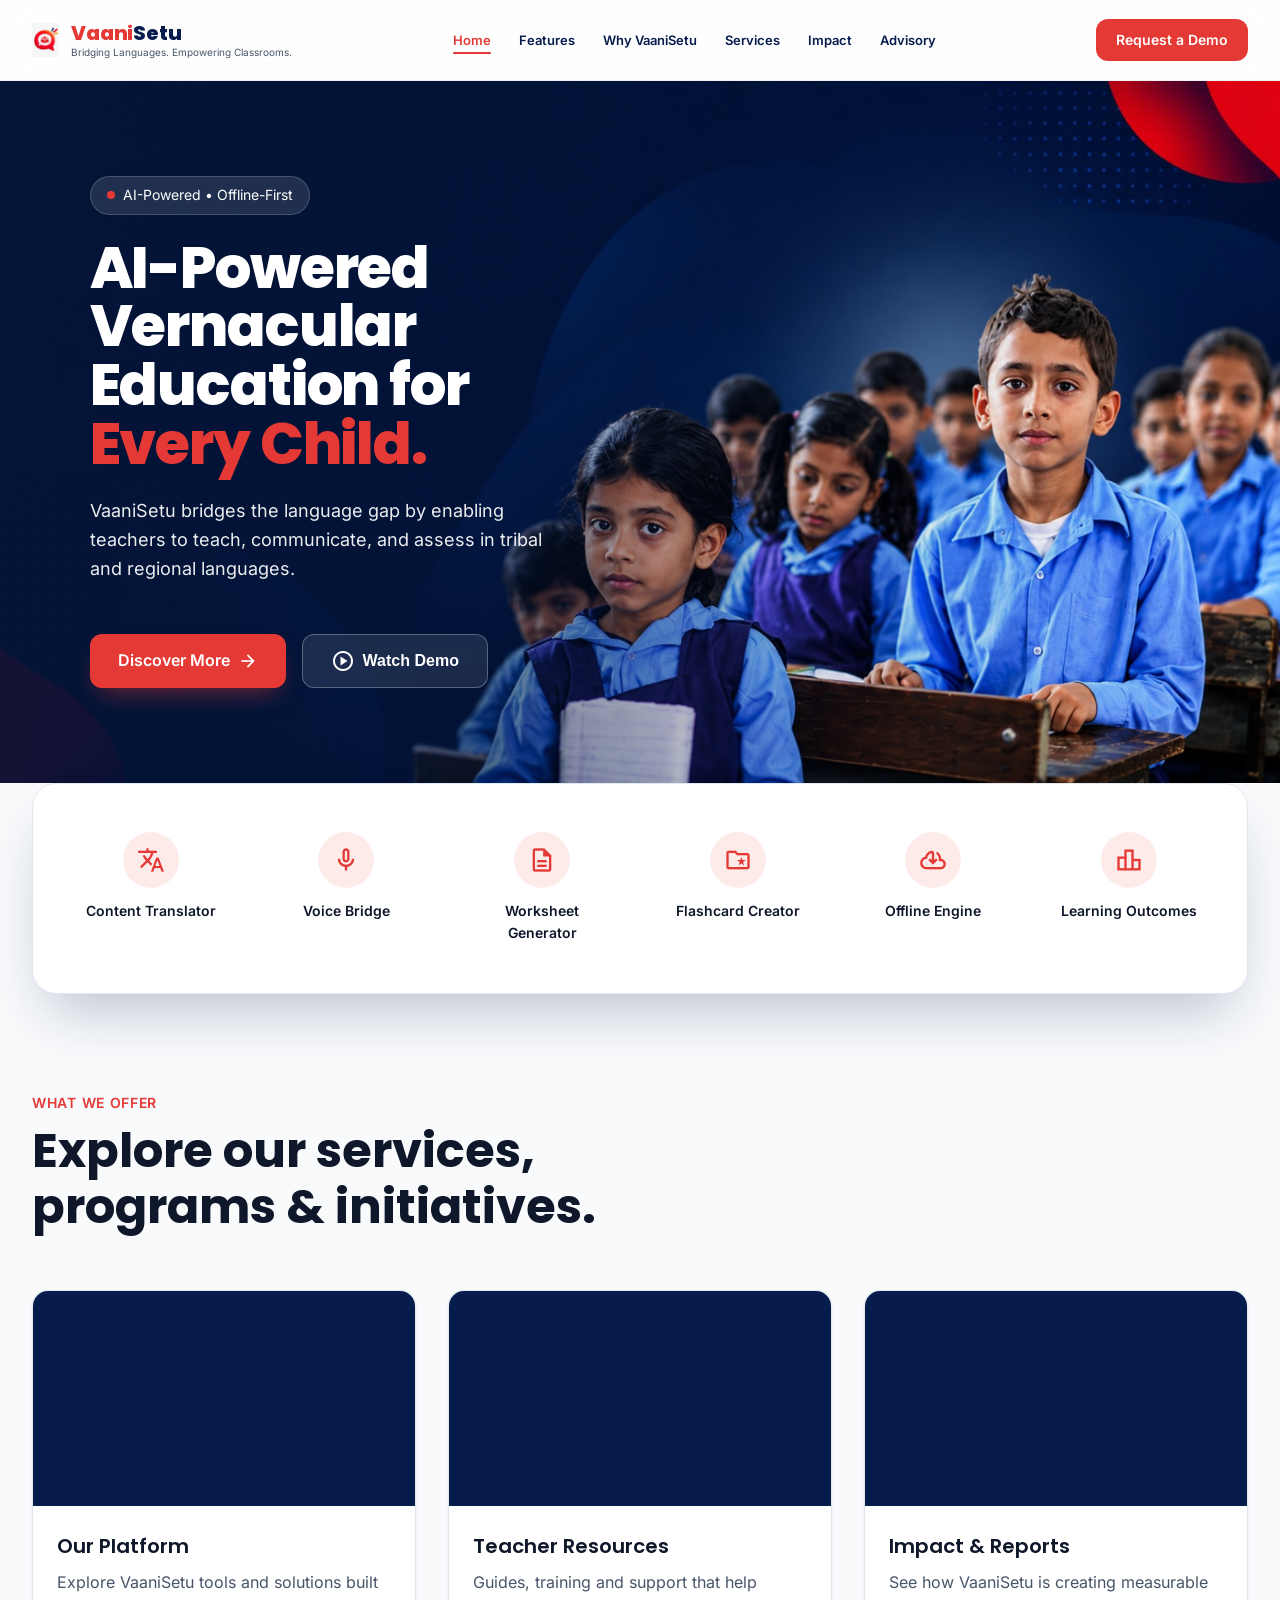
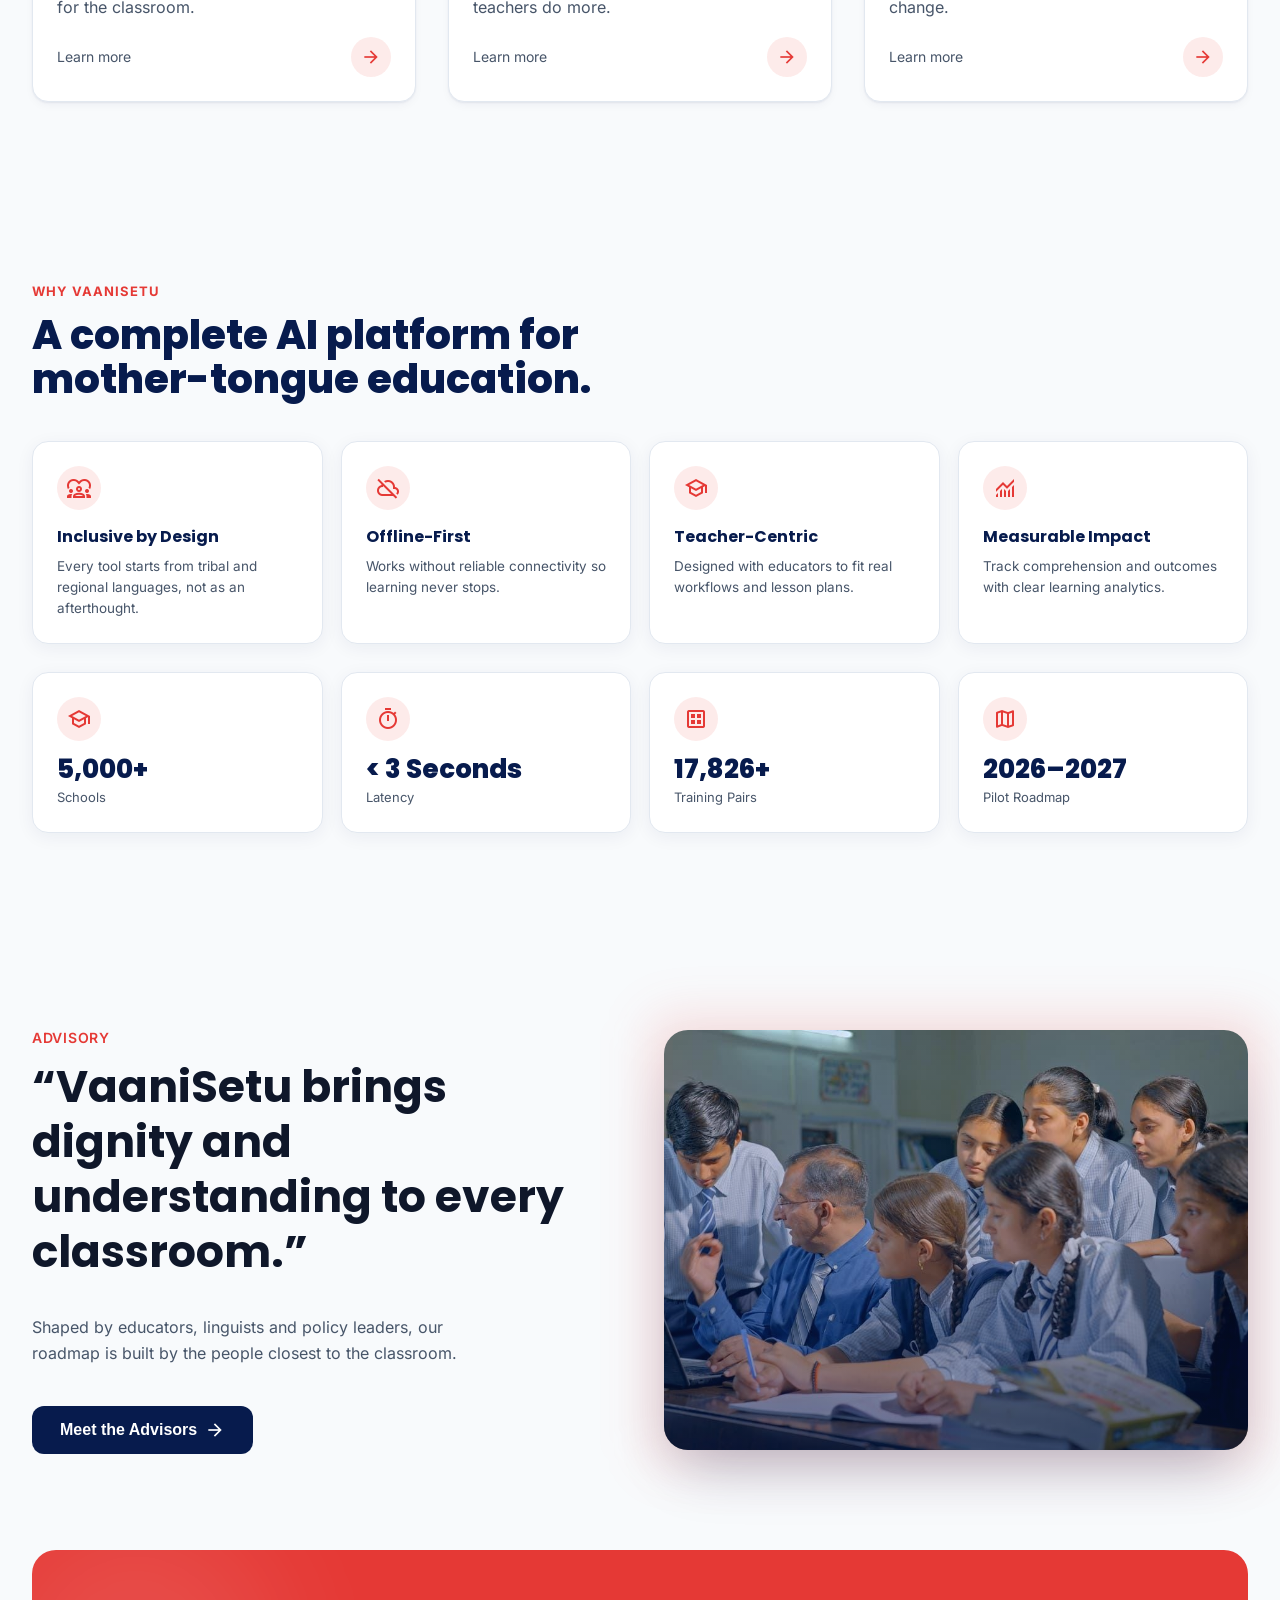
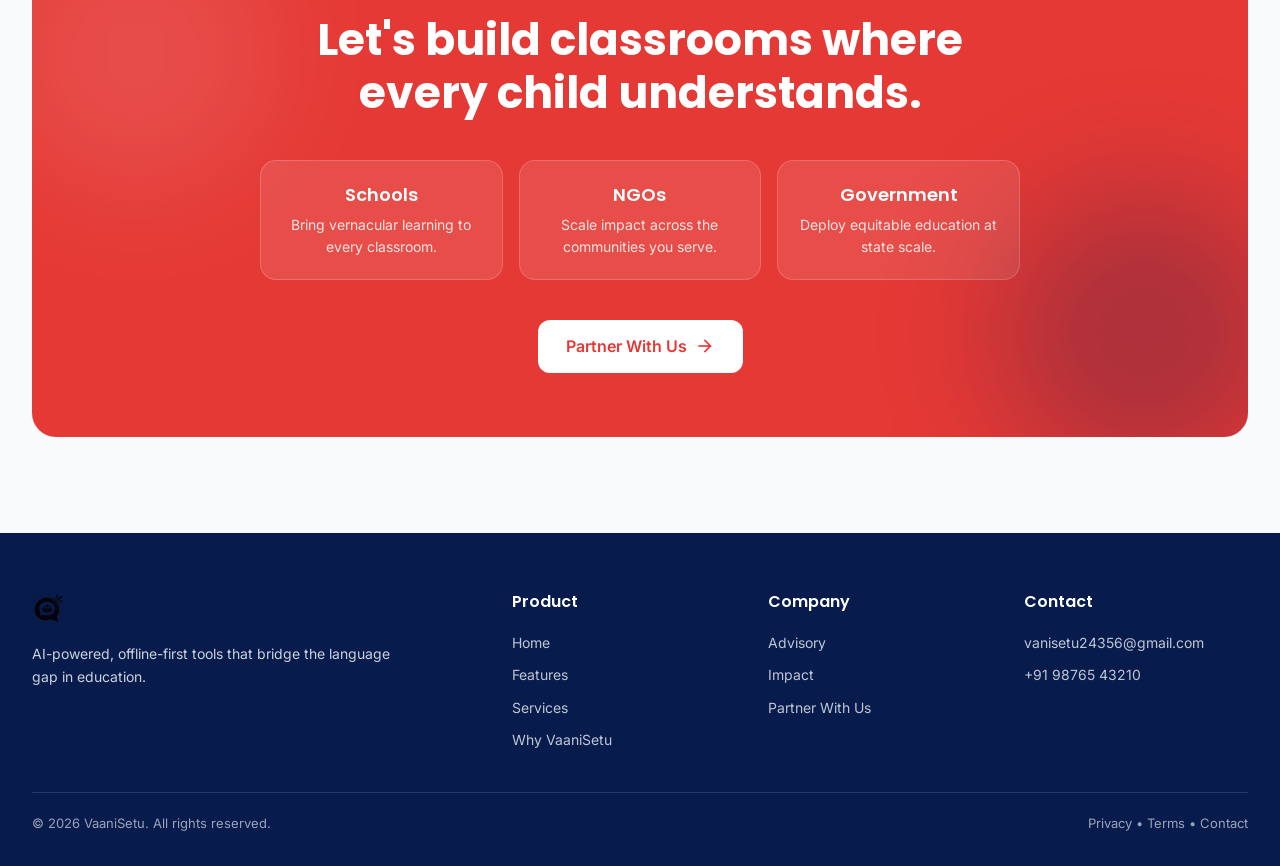
==== commit c893adc0: "Remove animation system, restore website to original state" ====
--- a/index.html
+++ b/index.html
@@ -10,7 +10,6 @@
 <link href="material-symbols.css" rel="stylesheet"/>
 <link href="inter.css" rel="stylesheet"/>
 <link href="poppins.css" rel="stylesheet"/>
-<link href="animations.css" rel="stylesheet"/>
 <style>
   :root{
     --primary:#E53935;
@@ -262,11 +261,11 @@
   <div class="hero-overlay"></div>
   <div class="container">
     <div class="hero-content fade-up">
-      <span class="hero-badge hero-enter"><span class="dot"></span> AI-Powered &bull; Offline-First</span>
-      <h1 class="hero-enter">AI-Powered Vernacular Education for <span class="accent">Every Child.</span></h1>
-      <p class="lead hero-enter">VaaniSetu bridges the language gap by enabling teachers to teach, communicate, and assess in tribal and regional languages.</p>
-      <div class="hero-cta hero-enter">
-          <a href="dashboard.html" class="btn btn-primary">Discover More <span class="material-symbols-outlined icon-20 arrow_hover">arrow_forward</span></a>
+      <span class="hero-badge"><span class="dot"></span> AI-Powered &bull; Offline-First</span>
+      <h1>AI-Powered Vernacular Education for <span class="accent">Every Child.</span></h1>
+      <p class="lead">VaaniSetu bridges the language gap by enabling teachers to teach, communicate, and assess in tribal and regional languages.</p>
+      <div class="hero-cta">
+          <a href="dashboard.html" class="btn btn-primary">Discover More <span class="material-symbols-outlined icon-20">arrow_forward</span></a>
         <button class="btn btn-secondary"><span class="material-symbols-outlined icon-24">play_circle</span> Watch Demo</button>
       </div>
     </div>
@@ -304,7 +303,7 @@
 </div>
 
 <!-- Services Section -->
-<section class="section" id="services" data-reveal>
+<section class="section" id="services">
   <div class="container">
     <div class="section-head fade-up">
       <span class="eyebrow">What we offer</span>
@@ -349,7 +348,7 @@
 </section>
 
 <!-- Why VaaniSetu -->
-<section class="why-sec" id="why" data-reveal>
+<section class="why-sec" id="why">
   <div class="container">
     <div class="why-head fade-up">
       <span class="eyebrow">Why VaaniSetu</span>
@@ -381,7 +380,7 @@
 </section>
 
 <!-- Impact Metrics -->
-<section class="section" id="impact" style="padding-top:0;" data-reveal>
+<section class="section" id="impact" style="padding-top:0;">
   <div class="container">
     <div class="feature-grid">
       <div class="feature-card fade-up">
@@ -409,7 +408,7 @@
 </section>
 
 <!-- Advisory -->
-<section class="section" id="advisory" data-reveal>
+<section class="section" id="advisory">
   <div class="container">
     <div class="advisory-grid">
       <div class="fade-up">
@@ -429,7 +428,7 @@
 </section>
 
 <!-- Footer CTA -->
-<section class="section" id="footer-cta" style="padding-top:0;" data-reveal>
+<section class="section" id="footer-cta" style="padding-top:0;">
   <div class="container">
     <div class="cta fade-up">
       <span class="cta-deco-1"></span>
@@ -520,6 +519,5 @@
     }
   })();
 </script>
-<script src="animations.js"></script>
 </body>
 </html>
